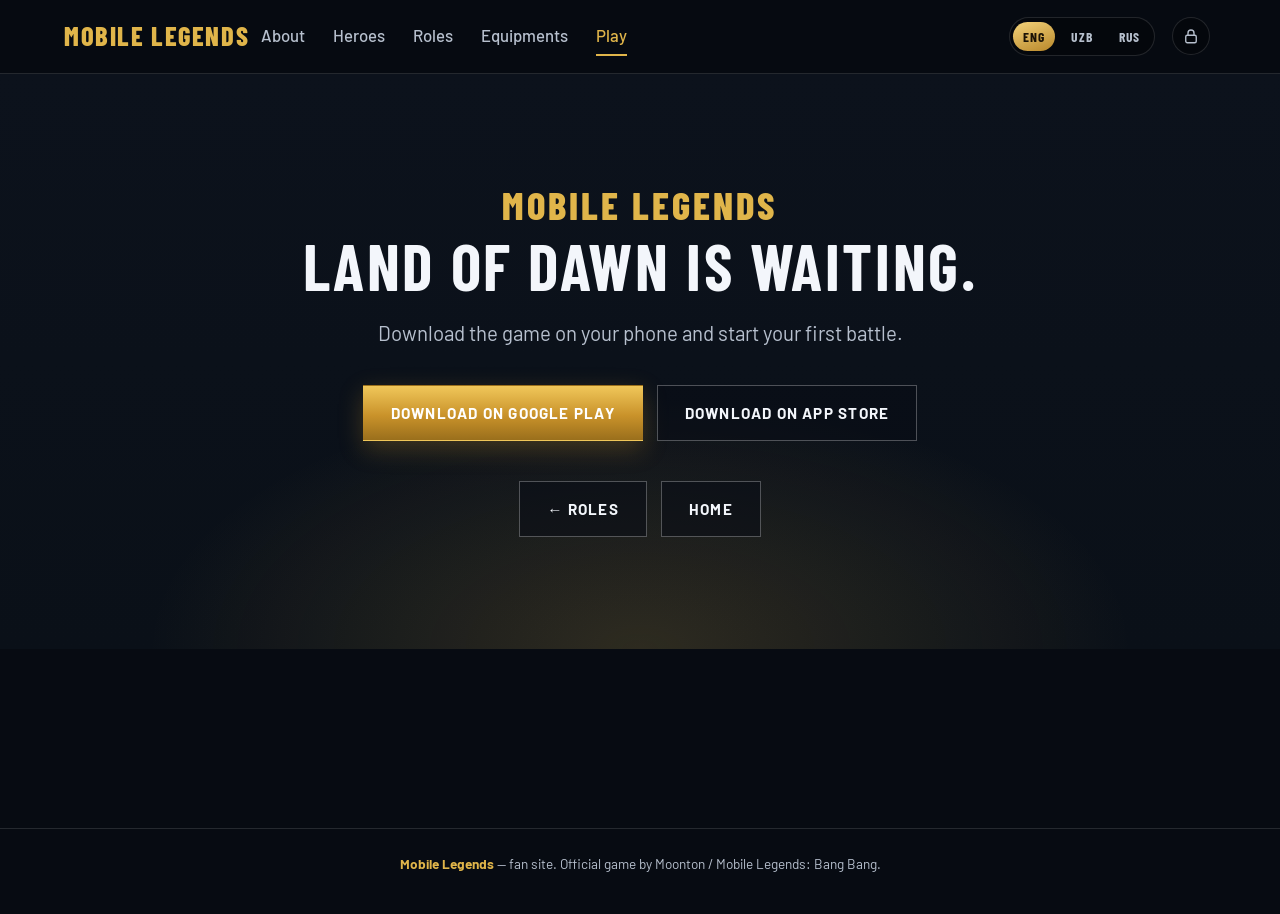
==== boshlash.html @ d1e8678b "Add Mobile Legends fan site with admin panel." ====
<!DOCTYPE html>
<html lang="en">
<head>
  <meta charset="UTF-8" />
  <meta name="viewport" content="width=device-width, initial-scale=1.0" />
  <title>Play — Mobile Legends</title>
  <link rel="preconnect" href="https://fonts.googleapis.com" />
  <link rel="preconnect" href="https://fonts.gstatic.com" crossorigin />
  <link href="https://fonts.googleapis.com/css2?family=Barlow+Condensed:wght@600;700;800&family=Barlow:wght@300;400;500;600;700&display=swap" rel="stylesheet" />
  <link rel="stylesheet" href="styles.css?v=admin-ico1" />
</head>
<body>
  <header class="site-header solid">
    <a class="logo" href="index.html">Mobile Legends</a>
    <nav class="nav" id="mainNav">
      <a href="oyun.html" data-i18n="nav_about">About</a>
      <a href="qahramonlar.html" data-i18n="nav_heroes">Heroes</a>
      <a href="rollar.html" data-i18n="nav_roles">Roles</a>
      <a href="guide.html" data-i18n="nav_equip">Equipments</a>
      <a class="is-active" href="boshlash.html" data-i18n="nav_play">Play</a>
    </nav>
    <button class="menu-btn" type="button" id="menuBtn" aria-label="Menu" aria-expanded="false" aria-controls="mainNav">
      <span></span><span></span><span></span>
    </button>
  </header>

  <main class="page">
    <section class="section cta">
      <div class="section-inner cta-inner">
        <p class="brand-sm">Mobile Legends</p>
        <h2 data-i18n="play_title">Land of Dawn is waiting.</h2>
        <p class="section-lead" data-i18n="play_lead">Download the game on your phone and start your first battle.</p>
        <div class="cta-actions">
          <a class="btn btn-play" href="https://play.google.com/store/apps/details?id=com.mobile.legends" target="_blank" rel="noopener noreferrer" data-i18n="dl_google">Download on Google Play</a>
          <a class="btn btn-store" href="https://apps.apple.com/app/mobile-legends-bang-bang/id1160056295" target="_blank" rel="noopener noreferrer" data-i18n="dl_apple">Download on App Store</a>
        </div>
        <div class="page-nav">
          <a class="btn btn-store" href="rollar.html" data-i18n="back_roles">← Roles</a>
          <a class="btn btn-store" href="index.html" data-i18n="nav_home">Home</a>
        </div>
      </div>
    </section>
  </main>

  <footer class="site-footer">
    <p><span>Mobile Legends</span> — fan site. Official game by Moonton / Mobile Legends: Bang Bang.</p>
  </footer>
  <script src="script.js"></script>
  <script src="i18n.js?v=admin-ico1"></script>
</body>
</html>
---- styles.css ----
:root {
  --bg: #070b12;
  --bg-2: #0c121c;
  --ink: #f3f6fb;
  --muted: #b7c0ce;
  --gold: #e0b54a;
  --gold-2: #f3d27a;
  --gold-deep: #b8872a;
  --teal: #2ec4b6;
  --line: rgba(255, 255, 255, 0.12);
  --font-display: "Barlow Condensed", sans-serif;
  --font-body: "Barlow", sans-serif;
  --pad: clamp(1.5rem, 5vw, 4.5rem);
  --max: 1480px;
}

*,
*::before,
*::after {
  box-sizing: border-box;
  margin: 0;
  padding: 0;
}

html {
  scroll-behavior: smooth;
}

body {
  font-family: var(--font-body);
  color: var(--ink);
  background: var(--bg);
  overflow-x: hidden;
  line-height: 1.55;
}

a {
  color: inherit;
  text-decoration: none;
}

img {
  display: block;
  max-width: 100%;
}

/* Top nav — birinchi versiya */
.site-header {
  position: fixed;
  top: 0;
  left: 0;
  right: 0;
  z-index: 40;
  display: flex;
  align-items: center;
  justify-content: space-between;
  gap: 0.75rem;
  padding: 1rem var(--pad);
  background: linear-gradient(180deg, rgba(7, 11, 18, 0.95), rgba(7, 11, 18, 0));
  backdrop-filter: blur(6px);
}

.logo {
  font-family: var(--font-display);
  font-size: 1.65rem;
  font-weight: 800;
  letter-spacing: 0.06em;
  text-transform: uppercase;
  color: var(--gold);
}

.nav {
  display: flex;
  gap: 1.75rem;
  font-size: 1.05rem;
  font-weight: 500;
  color: var(--muted);
}

.nav a {
  cursor: pointer;
  padding: 0.35rem 0;
  border-bottom: 2px solid transparent;
  transition: color 0.2s ease, border-color 0.2s ease;
}

.nav a:hover,
.nav a.is-active {
  color: var(--gold);
  border-bottom-color: var(--gold);
}

.menu-btn {
  display: none;
  width: 42px;
  height: 42px;
  border: 1px solid var(--line);
  background: transparent;
  border-radius: 8px;
  flex-direction: column;
  justify-content: center;
  align-items: center;
  gap: 5px;
  cursor: pointer;
}

.menu-btn span {
  width: 18px;
  height: 2px;
  background: var(--ink);
}

.lang-switch {
  display: inline-flex;
  align-items: center;
  gap: 0.35rem;
  margin-left: auto;
  margin-right: 0.35rem;
  padding: 0.2rem;
  border: 1px solid var(--line);
  border-radius: 999px;
  background: rgba(0, 0, 0, 0.25);
  flex-shrink: 0;
}

.lang-switch-label {
  display: none;
}

.lang-btn {
  appearance: none;
  border: 0;
  background: transparent;
  color: var(--muted);
  font-family: var(--font-display);
  font-size: 0.85rem;
  font-weight: 700;
  letter-spacing: 0.06em;
  padding: 0.4rem 0.65rem;
  border-radius: 999px;
  cursor: pointer;
  transition: color 0.15s ease, background 0.15s ease;
}

.lang-btn:hover {
  color: var(--ink);
}

.lang-btn.is-active {
  color: #1a1206;
  background: linear-gradient(160deg, var(--gold-2), var(--gold-deep));
}

.admin-entry {
  display: inline-flex;
  align-items: center;
  justify-content: center;
  width: 38px;
  height: 38px;
  margin-right: 0.35rem;
  flex-shrink: 0;
  border: 1px solid var(--line);
  border-radius: 999px;
  background: rgba(0, 0, 0, 0.25);
  color: var(--muted);
  transition: color 0.15s ease, border-color 0.15s ease, background 0.15s ease;
}

.admin-entry:hover,
.admin-entry:focus-visible {
  color: var(--gold);
  border-color: rgba(224, 181, 74, 0.55);
  background: rgba(224, 181, 74, 0.1);
}

.admin-entry svg {
  display: block;
}

.site-header.solid {
  background: rgba(7, 11, 18, 0.96);
  border-bottom: 1px solid var(--line);
}

.page {
  padding-top: 4.5rem;
  min-height: calc(100svh - 4.5rem);
}

.page-nav {
  display: flex;
  flex-wrap: wrap;
  gap: 0.85rem;
  margin-top: 2.5rem;
}

.home-links {
  display: flex;
  flex-wrap: wrap;
  gap: 1.15rem;
  margin-top: 2.25rem;
}

.home-links a {
  font-size: 1.05rem;
  font-weight: 600;
  letter-spacing: 0.06em;
  text-transform: uppercase;
  color: var(--muted);
  border-bottom: 1px solid rgba(224, 181, 74, 0.35);
  padding-bottom: 0.2rem;
}

.home-links a:hover {
  color: var(--gold);
}

@media (max-width: 720px) {
  .menu-btn {
    display: flex;
  }

  .lang-btn {
    font-size: 0.75rem;
    padding: 0.35rem 0.5rem;
  }

  .nav {
    display: none;
    position: absolute;
    top: 100%;
    left: 0;
    right: 0;
    flex-direction: column;
    gap: 0;
    padding: 0.5rem 0 1rem;
    background: rgba(7, 11, 18, 0.97);
    border-bottom: 1px solid var(--line);
  }

  .site-header.nav-open .nav {
    display: flex;
  }

  .nav a {
    padding: 0.9rem var(--pad);
    border-bottom: 1px solid var(--line);
  }

  .nav a.is-active {
    border-bottom-color: var(--line);
    background: rgba(224, 181, 74, 0.08);
  }
}

/* Hero stage — two columns, no empty middle */
.stage {
  position: relative;
  min-height: 100svh;
  display: grid;
  grid-template-columns: minmax(0, 1.05fr) minmax(0, 1.1fr);
  align-items: stretch;
  overflow: hidden;
  background: #060a11;
  padding-top: 4.25rem;
}

.stage-left {
  display: flex;
  align-items: center;
  background:
    radial-gradient(ellipse 80% 70% at 20% 40%, rgba(224, 181, 74, 0.08), transparent 55%),
    #060a11;
  z-index: 2;
}

.stage-right {
  position: relative;
  min-height: 100%;
  overflow: hidden;
  background: #0a1018;
}

.stage-right::before {
  content: "";
  position: absolute;
  inset: 0;
  z-index: 2;
  pointer-events: none;
  background: linear-gradient(90deg, #060a11 0%, transparent 18%);
}

.poster,
.poster-wrap .poster {
  width: 100%;
  height: 100%;
  object-fit: cover;
  object-position: center top;
  transform-origin: 55% 35%;
  will-change: transform, filter;
  animation: posterKenBurns 18s ease-in-out infinite alternate;
}

.poster-wrap {
  position: absolute;
  inset: 0;
}

.poster-glow {
  position: absolute;
  inset: -10%;
  pointer-events: none;
  z-index: 1;
  background:
    radial-gradient(circle at 45% 40%, rgba(255, 140, 40, 0.22), transparent 42%),
    radial-gradient(circle at 70% 70%, rgba(80, 140, 255, 0.18), transparent 45%);
  animation: glowPulse 5s ease-in-out infinite alternate;
  mix-blend-mode: screen;
}

.poster-shine {
  position: absolute;
  top: -20%;
  left: -40%;
  width: 45%;
  height: 140%;
  pointer-events: none;
  z-index: 1;
  background: linear-gradient(
    105deg,
    transparent 35%,
    rgba(255, 255, 255, 0.08) 48%,
    rgba(255, 220, 140, 0.14) 50%,
    rgba(255, 255, 255, 0.06) 52%,
    transparent 65%
  );
  animation: shineSweep 7s ease-in-out infinite;
}

.fx-embers {
  position: absolute;
  inset: 0;
  pointer-events: none;
  z-index: 1;
  overflow: hidden;
}

.fx-embers span {
  position: absolute;
  bottom: -8%;
  width: 5px;
  height: 5px;
  border-radius: 50%;
  background: radial-gradient(circle, #ffe29a, #e0b54a 50%, transparent 70%);
  box-shadow: 0 0 10px rgba(224, 181, 74, 0.7);
  opacity: 0;
  animation: emberRise 7s linear infinite;
}

.fx-embers span:nth-child(1) { left: 18%; animation-delay: 0s; animation-duration: 6.5s; }
.fx-embers span:nth-child(2) { left: 32%; width: 4px; height: 4px; animation-delay: 1.2s; animation-duration: 8s; }
.fx-embers span:nth-child(3) { left: 48%; animation-delay: 2.1s; animation-duration: 7.2s; }
.fx-embers span:nth-child(4) { left: 62%; width: 6px; height: 6px; animation-delay: 0.6s; animation-duration: 9s; }
.fx-embers span:nth-child(5) { left: 74%; animation-delay: 3.4s; animation-duration: 6.8s; }
.fx-embers span:nth-child(6) { left: 84%; width: 3px; height: 3px; animation-delay: 4.2s; animation-duration: 7.5s; }
.fx-embers span:nth-child(7) { left: 40%; animation-delay: 5s; animation-duration: 8.4s; }
.fx-embers span:nth-child(8) { left: 56%; width: 4px; height: 4px; animation-delay: 2.8s; animation-duration: 6.2s; }

.stage-bg,
.stage-shade,
.stage-vignette {
  display: none;
}

.copy {
  position: relative;
  z-index: 3;
  width: 100%;
  max-width: 720px;
  padding: clamp(2.5rem, 5vw, 4.5rem) clamp(1.5rem, 4vw, 3.5rem);
  animation: rise 0.9s ease-out both;
}

.eyebrow {
  font-size: clamp(1rem, 1.5vw, 1.2rem);
  font-weight: 600;
  letter-spacing: 0.28em;
  text-transform: uppercase;
  color: rgba(243, 246, 251, 0.85);
  margin-bottom: 1rem;
}

.title {
  font-family: var(--font-display);
  font-weight: 800;
  line-height: 0.88;
  text-transform: uppercase;
  font-size: clamp(4.6rem, 9.5vw, 7.8rem);
  letter-spacing: 0.02em;
}

.title-gold {
  display: block;
  background: linear-gradient(180deg, #fff1b8 0%, #f0c75a 28%, #c9922a 72%, #8a6418 100%);
  -webkit-background-clip: text;
  background-clip: text;
  color: transparent;
  filter: drop-shadow(0 2px 0 rgba(0, 0, 0, 0.35));
}

.title-silver {
  display: block;
  background: linear-gradient(180deg, #ffffff 0%, #dce3ee 40%, #9aa6b8 100%);
  -webkit-background-clip: text;
  background-clip: text;
  color: transparent;
  filter: drop-shadow(0 2px 0 rgba(0, 0, 0, 0.35));
}

.bang {
  display: flex;
  align-items: center;
  gap: 0.85rem;
  margin-top: 0.7rem;
  font-size: clamp(1.05rem, 1.6vw, 1.3rem);
  font-weight: 500;
  letter-spacing: 0.22em;
  text-transform: uppercase;
  color: rgba(243, 246, 251, 0.9);
}

.bang span {
  display: block;
  width: 56px;
  height: 2px;
  background: linear-gradient(90deg, transparent, var(--gold), transparent);
}

.lead {
  margin-top: 1.6rem;
  max-width: 38rem;
  color: var(--muted);
  font-size: clamp(1.15rem, 1.8vw, 1.4rem);
  font-weight: 400;
  line-height: 1.55;
}

.lead em {
  font-style: normal;
  font-weight: 600;
  color: var(--gold);
}

.actions,
.cta-actions {
  display: flex;
  flex-wrap: wrap;
  gap: 0.85rem;
  margin-top: 1.75rem;
}

.btn {
  display: inline-flex;
  align-items: center;
  justify-content: center;
  gap: 0.55rem;
  min-height: 56px;
  padding: 0.9rem 1.7rem;
  font-family: var(--font-body);
  font-size: 0.95rem;
  font-weight: 700;
  letter-spacing: 0.08em;
  text-transform: uppercase;
  border: 1px solid transparent;
  transition: transform 0.2s ease, filter 0.2s ease, border-color 0.2s ease;
}

.btn:hover {
  transform: translateY(-2px);
}

.btn-play {
  color: #fff;
  background: linear-gradient(180deg, #f0c75a, #c9922a 55%, #9a6f1c);
  box-shadow: 0 8px 24px rgba(201, 146, 42, 0.28);
}

.btn-play span {
  font-size: 1.25rem;
  line-height: 1;
}

.btn-store {
  color: var(--ink);
  border-color: rgba(255, 255, 255, 0.28);
  background: rgba(8, 12, 20, 0.55);
}

.btn-store:hover {
  border-color: rgba(240, 199, 90, 0.55);
}

/* Sections */
.section {
  padding: clamp(4rem, 10vw, 7rem) var(--pad);
  position: relative;
}

.section-inner {
  max-width: var(--max);
  margin: 0 auto;
}

.section-eyebrow {
  font-size: 0.95rem;
  font-weight: 600;
  letter-spacing: 0.18em;
  text-transform: uppercase;
  color: var(--teal);
  margin-bottom: 0.85rem;
}

.section h2 {
  font-family: var(--font-display);
  font-size: clamp(2.6rem, 5.5vw, 4rem);
  letter-spacing: 0.04em;
  line-height: 1;
  max-width: 18ch;
  font-weight: 700;
  text-transform: uppercase;
}

.section-lead {
  margin-top: 1.15rem;
  max-width: 48rem;
  color: var(--muted);
  font-weight: 400;
  font-size: clamp(1.12rem, 1.6vw, 1.35rem);
  line-height: 1.6;
}

.about {
  background: linear-gradient(180deg, transparent, rgba(12, 18, 28, 0.9)), var(--bg);
}

.traits {
  list-style: none;
  display: grid;
  grid-template-columns: repeat(3, 1fr);
  gap: 2rem;
  margin-top: 3rem;
  padding-top: 2rem;
  border-top: 1px solid var(--line);
}

.traits strong {
  display: block;
  font-size: 1.05rem;
  margin-bottom: 0.4rem;
  color: var(--gold);
}

.traits span {
  color: var(--muted);
  font-size: 0.95rem;
  font-weight: 300;
}

.heroes {
  background:
    radial-gradient(ellipse 60% 40% at 100% 0%, rgba(46, 196, 182, 0.08), transparent),
    var(--bg-2);
}

.hero-strip {
  display: grid;
  grid-template-columns: repeat(3, 1fr);
  gap: 0;
  margin-top: 3rem;
  border-top: 1px solid var(--line);
}

.hero-chip {
  padding: 1.75rem 1.25rem 1.75rem 0;
  border-bottom: 1px solid var(--line);
  opacity: 0;
  transform: translateY(18px);
  transition: opacity 0.6s ease, transform 0.6s ease;
}

.hero-chip:nth-child(odd) {
  padding-right: 1.75rem;
  border-right: 1px solid var(--line);
}

.hero-chip:nth-child(even) {
  padding-left: 1.75rem;
}

.hero-chip:nth-child(3n) {
  border-right: none;
}

.hero-chip.is-visible {
  opacity: 1;
  transform: none;
}

.chip-img {
  width: 100%;
  aspect-ratio: 1;
  object-fit: cover;
  object-position: top center;
  margin-bottom: 1rem;
  background: #0a1018;
}

.chip-role {
  display: block;
  font-size: 0.75rem;
  letter-spacing: 0.14em;
  text-transform: uppercase;
  color: var(--teal);
  margin-bottom: 0.5rem;
}

.hero-chip h3 {
  font-family: var(--font-display);
  font-size: 1.85rem;
  letter-spacing: 0.06em;
  font-weight: 700;
  text-transform: uppercase;
  margin-bottom: 0.4rem;
}

.hero-chip p {
  color: var(--muted);
  font-size: 0.95rem;
  font-weight: 300;
}

.roles {
  background: var(--bg);
}

.role-list {
  list-style: none;
  margin-top: 3rem;
  border-top: 1px solid var(--line);
}

.role-list li {
  display: grid;
  grid-template-columns: 4.5rem 1fr;
  gap: 1.5rem;
  align-items: baseline;
  padding: 1.5rem 0;
  border-bottom: 1px solid var(--line);
  opacity: 0;
  transform: translateX(-12px);
  transition: opacity 0.55s ease, transform 0.55s ease;
}

.role-list li.is-visible {
  opacity: 1;
  transform: none;
}

.role-num {
  font-family: var(--font-display);
  font-size: 1.5rem;
  letter-spacing: 0.06em;
  color: var(--gold);
}

.role-list h3 {
  font-size: 1.15rem;
  font-weight: 600;
  margin-bottom: 0.25rem;
}

.role-list p {
  color: var(--muted);
  font-weight: 300;
  font-size: 0.95rem;
}

.cta {
  background:
    radial-gradient(ellipse 70% 80% at 50% 100%, rgba(232, 184, 74, 0.16), transparent 55%),
    linear-gradient(180deg, var(--bg-2), #0a1018);
  text-align: center;
}

.cta-inner {
  display: flex;
  flex-direction: column;
  align-items: center;
}

.brand-sm {
  font-family: var(--font-display);
  font-size: clamp(1.6rem, 4vw, 2.4rem);
  font-weight: 800;
  letter-spacing: 0.08em;
  text-transform: uppercase;
  color: var(--gold);
  line-height: 1.1;
}

.cta h2 {
  max-width: none;
  margin-top: 0.5rem;
}

.cta .section-lead {
  margin-inline: auto;
  margin-bottom: 0.5rem;
}

.cta-actions {
  justify-content: center;
}

.site-footer {
  padding: 1.5rem var(--pad) 2.5rem;
  text-align: center;
  color: var(--muted);
  font-size: 0.85rem;
  border-top: 1px solid var(--line);
}

.site-footer span {
  color: var(--gold);
  font-weight: 700;
}

@keyframes rise {
  from {
    opacity: 0;
    transform: translateY(18px);
  }
  to {
    opacity: 1;
    transform: none;
  }
}

@keyframes posterKenBurns {
  0% {
    transform: scale(1.05) translate3d(0, 0, 0);
    filter: brightness(1) saturate(1.05);
  }
  50% {
    transform: scale(1.14) translate3d(-2.5%, -1.5%, 0);
    filter: brightness(1.08) saturate(1.15);
  }
  100% {
    transform: scale(1.1) translate3d(-4%, 1%, 0);
    filter: brightness(1.03) saturate(1.1);
  }
}

@keyframes glowPulse {
  from { opacity: 0.45; transform: scale(1); }
  to { opacity: 0.9; transform: scale(1.08); }
}

@keyframes shineSweep {
  0%, 25% { transform: translateX(0) skewX(-12deg); opacity: 0; }
  40% { opacity: 1; }
  70%, 100% { transform: translateX(280%) skewX(-12deg); opacity: 0; }
}

@keyframes emberRise {
  0% {
    transform: translate3d(0, 0, 0) scale(0.6);
    opacity: 0;
  }
  12% { opacity: 0.9; }
  100% {
    transform: translate3d(-30px, -110vh, 0) scale(1.2);
    opacity: 0;
  }
}

@media (max-width: 980px) {
  .stage {
    grid-template-columns: 1fr;
    min-height: auto;
  }

  .stage-right {
    min-height: 48vh;
    order: -1;
  }

  .stage-right::before {
    background: linear-gradient(180deg, transparent 40%, #060a11 100%);
  }

  .copy {
    max-width: 100%;
    padding-bottom: 3rem;
  }

  .traits,
  .hero-strip {
    grid-template-columns: 1fr;
  }

  .hero-chip,
  .hero-chip:nth-child(odd),
  .hero-chip:nth-child(even) {
    padding: 1.5rem 0;
    border-right: none;
  }
}

@media (prefers-reduced-motion: reduce) {
  .poster,
  .poster-glow,
  .poster-shine,
  .fx-embers span {
    animation: none !important;
  }
}

@media (max-width: 640px) {
  .title {
    font-size: clamp(3.4rem, 18vw, 5rem);
  }

  .actions {
    flex-direction: column;
    align-items: stretch;
  }

  .btn {
    width: 100%;
  }
}

.page .hero-chip,
.page .role-list li {
  opacity: 1;
  transform: none;
}

/* ===== About the Game page ===== */
.about-page {
  background:
    radial-gradient(ellipse 80% 40% at 50% 0%, rgba(90, 60, 180, 0.18), transparent 55%),
    var(--bg);
}

.about-page h1 {
  font-family: var(--font-display);
  font-size: clamp(3.2rem, 7.5vw, 5.2rem);
  font-weight: 800;
  text-transform: uppercase;
  letter-spacing: 0.03em;
  line-height: 1;
  max-width: 20ch;
}

.about-page .section-lead.wide {
  max-width: 60rem;
  font-size: clamp(1.25rem, 2vw, 1.55rem);
  line-height: 1.65;
}

.about-block {
  padding: clamp(3.25rem, 8vw, 5.75rem) var(--pad);
  border-bottom: 1px solid var(--line);
}

.about-page .section-inner {
  max-width: min(var(--max), 96vw);
}

.about-page .section-eyebrow {
  font-size: 1.05rem;
}

.about-page h2 {
  font-size: clamp(2.4rem, 5vw, 3.6rem);
}

.about-block:nth-child(even) {
  background: rgba(12, 18, 28, 0.55);
}

.about-hero-row {
  display: grid;
  grid-template-columns: 1.1fr 0.9fr;
  gap: 1.5rem;
  margin-top: 2rem;
  align-items: end;
}

.fact-grid {
  list-style: none;
  display: grid;
  grid-template-columns: 1fr 1fr;
  gap: 0.85rem;
}

.fact-grid li {
  padding: 1.2rem 1.15rem;
  border: 1px solid var(--line);
  border-radius: 10px;
  background: rgba(255, 255, 255, 0.03);
}

.fact-grid span {
  display: block;
  font-size: 0.88rem;
  letter-spacing: 0.1em;
  text-transform: uppercase;
  color: var(--muted);
  margin-bottom: 0.4rem;
}

.fact-grid strong {
  color: var(--gold);
  font-size: 1.25rem;
}

.about-cast {
  display: grid;
  grid-template-columns: repeat(3, 1fr);
  gap: 0.75rem;
  align-items: stretch;
}

.about-cast-card {
  margin: 0;
  min-height: 240px;
  aspect-ratio: 3/4;
  border-radius: 12px;
  border: 1px solid rgba(224, 181, 74, 0.35);
  background: #0a1018;
  overflow: hidden;
  box-shadow:
    inset 0 0 0 1px rgba(255, 255, 255, 0.04),
    0 8px 24px rgba(0, 0, 0, 0.35);
}

.about-cast-card img {
  width: 100%;
  height: 100%;
  object-fit: cover;
  object-position: center 12%;
  display: block;
}

.how-list {
  list-style: none;
  margin-top: 2rem;
  display: grid;
  gap: 0.85rem;
}

.how-list li {
  display: grid;
  grid-template-columns: 3.4rem 1fr;
  gap: 1.15rem;
  align-items: start;
  padding: 1.2rem 0;
  border-bottom: 1px solid var(--line);
}

.how-num {
  width: 3rem;
  height: 3rem;
  display: grid;
  place-items: center;
  border-radius: 50%;
  font-family: var(--font-display);
  font-size: 1.4rem;
  font-weight: 800;
  color: #1a1206;
  background: linear-gradient(160deg, var(--gold-2), var(--gold-deep));
}

.how-list h3 {
  font-size: 1.45rem;
  margin-bottom: 0.35rem;
}

.how-list p {
  color: var(--muted);
  font-size: 1.2rem;
  line-height: 1.6;
}

.map-layout {
  display: grid;
  grid-template-columns: 1.1fr 1fr;
  gap: 1.5rem;
  margin-top: 2rem;
  align-items: start;
}

.map-visual {
  position: relative;
  aspect-ratio: 1.15;
  border-radius: 14px;
  border: 1px solid var(--line);
  background:
    radial-gradient(circle at 20% 50%, rgba(46, 196, 182, 0.15), transparent 35%),
    radial-gradient(circle at 80% 50%, rgba(224, 181, 74, 0.12), transparent 35%),
    linear-gradient(160deg, #10182a, #0a1018);
  overflow: hidden;
}

.map-visual .lane {
  position: absolute;
  left: 12%;
  right: 12%;
  height: 10%;
  border-radius: 999px;
  background: rgba(90, 140, 255, 0.18);
  border: 1px solid rgba(120, 160, 255, 0.25);
}

.map-visual .lane.top { top: 18%; transform: rotate(-12deg); }
.map-visual .lane.mid { top: 45%; }
.map-visual .lane.bot { bottom: 18%; transform: rotate(12deg); }

.map-visual .base {
  position: absolute;
  top: 42%;
  width: 14%;
  aspect-ratio: 1;
  border-radius: 8px;
  display: grid;
  place-items: center;
  font-size: 0.65rem;
  font-weight: 700;
  letter-spacing: 0.04em;
  text-transform: uppercase;
}

.map-visual .base.left {
  left: 4%;
  background: rgba(46, 196, 182, 0.35);
  border: 1px solid rgba(46, 196, 182, 0.6);
}

.map-visual .base.right {
  right: 4%;
  background: rgba(224, 181, 74, 0.3);
  border: 1px solid rgba(224, 181, 74, 0.55);
}

.map-visual .obj {
  position: absolute;
  padding: 0.25rem 0.5rem;
  border-radius: 999px;
  font-size: 0.65rem;
  font-weight: 700;
  text-transform: uppercase;
  letter-spacing: 0.04em;
}

.map-visual .turtle {
  top: 28%;
  left: 46%;
  background: rgba(80, 200, 120, 0.35);
}

.map-visual .lord {
  bottom: 28%;
  left: 46%;
  background: rgba(180, 90, 255, 0.35);
}

.map-visual .tag {
  position: absolute;
  width: 22px;
  height: 22px;
  border-radius: 50%;
  display: grid;
  place-items: center;
  font-size: 0.7rem;
  font-weight: 800;
  background: var(--gold);
  color: #1a1206;
}

.tag.t1 { left: 7%; top: 40%; }
.tag.t2 { left: 28%; top: 14%; }
.tag.t3 { left: 48%; top: 42%; }
.tag.t4 { left: 28%; bottom: 14%; }
.tag.t5 { left: 38%; top: 32%; }
.tag.t6 { left: 52%; top: 26%; }
.tag.t7 { left: 52%; bottom: 26%; }
.tag.t8 { left: 62%; top: 36%; }
.tag.t9 { right: 18%; top: 42%; }
.tag.t10 { right: 6%; top: 40%; }

.map-legend {
  list-style: none;
  display: grid;
  gap: 0.55rem;
}

.map-legend li {
  display: grid;
  grid-template-columns: 1.6rem 1fr;
  gap: 0.65rem;
  align-items: start;
}

.map-legend span {
  width: 1.4rem;
  height: 1.4rem;
  border-radius: 50%;
  display: grid;
  place-items: center;
  font-size: 0.72rem;
  font-weight: 800;
  background: rgba(224, 181, 74, 0.2);
  color: var(--gold);
}

.map-legend strong {
  display: block;
  font-size: 0.88rem;
}

.map-legend p {
  color: var(--muted);
  font-size: 0.8rem;
}

.mode-grid,
.role-grid,
.obj-grid {
  display: grid;
  grid-template-columns: repeat(2, minmax(0, 1fr));
  gap: 0.85rem;
  margin-top: 1.75rem;
}

.mode-grid article,
.role-grid article,
.obj-grid article {
  padding: 1.15rem;
  border: 1px solid var(--line);
  border-radius: 12px;
  background: rgba(255, 255, 255, 0.03);
}

.mode-grid h3,
.role-grid h3,
.obj-grid h3 {
  color: var(--gold);
  margin-bottom: 0.4rem;
  font-size: 1.25rem;
  font-size: 1.05rem;
}

.mode-grid p,
.role-grid p,
.obj-grid p {
  color: var(--muted);
  font-size: 1.08rem;
  line-height: 1.55;
}

.rank-track {
  display: flex;
  flex-wrap: wrap;
  gap: 0.65rem;
  margin-top: 1.5rem;
}

.rank-pill {
  appearance: none;
  font: inherit;
  color: inherit;
  cursor: pointer;
  min-width: 7.5rem;
  padding: 0.75rem 0.9rem 0.85rem;
  border-radius: 12px;
  border: 1px solid var(--line);
  background: rgba(255, 255, 255, 0.03);
  text-align: center;
  transition: border-color 0.2s ease, background 0.2s ease, transform 0.2s ease;
  display: grid;
  justify-items: center;
  gap: 0.25rem;
}

.rank-pill img {
  width: 72px;
  height: 84px;
  object-fit: contain;
  object-position: center bottom;
  display: block;
  overflow: visible;
  filter: drop-shadow(0 4px 10px rgba(0, 0, 0, 0.45));
  pointer-events: none;
}

.rank-pill {
  overflow: visible;
}

.rank-pill:hover {
  border-color: rgba(224, 181, 74, 0.45);
  transform: translateY(-2px);
}

.rank-pill strong {
  display: block;
  font-size: 0.95rem;
}

.rank-pill span {
  color: var(--muted);
  font-size: 0.8rem;
}

.rank-pill.mythic {
  border-color: rgba(224, 181, 74, 0.45);
  background: rgba(224, 181, 74, 0.08);
}

.rank-pill.is-active {
  border-color: var(--gold);
  background: rgba(224, 181, 74, 0.16);
  box-shadow: 0 0 0 1px rgba(224, 181, 74, 0.25);
}

.rank-hint {
  margin-top: 1.25rem;
  color: var(--muted);
  font-size: 1.05rem;
}

.rank-detail[hidden],
.rank-hint[hidden] {
  display: none !important;
}

.rank-detail {
  display: grid;
  grid-template-columns: 240px 1fr;
  gap: 1.75rem;
  align-items: center;
  margin-top: 1.5rem;
  padding: 1.5rem 1.35rem;
  border: 1px solid var(--line);
  border-radius: 14px;
  background: rgba(255, 255, 255, 0.03);
}

.rank-detail-img {
  width: 220px;
  height: 220px;
  object-fit: contain;
  object-position: center;
  background: transparent;
  border: none;
  border-radius: 0;
  padding: 0;
  filter: drop-shadow(0 10px 24px rgba(0, 0, 0, 0.55))
    drop-shadow(0 0 18px rgba(224, 181, 74, 0.18));
}

.rank-detail-tier {
  margin: 0 0 0.25rem !important;
  color: var(--teal) !important;
  font-size: 0.85rem !important;
  font-weight: 700;
  letter-spacing: 0.08em;
  text-transform: uppercase;
}

.rank-detail-body h3 {
  font-family: var(--font-display);
  font-size: clamp(1.8rem, 3vw, 2.4rem);
  letter-spacing: 0.04em;
  text-transform: uppercase;
  color: var(--gold);
  margin-bottom: 0.55rem;
}

.rank-detail-body > p {
  color: var(--muted);
  font-size: 1.05rem;
  line-height: 1.55;
  margin-bottom: 0.85rem;
}

.rank-facts {
  list-style: none;
  display: grid;
  gap: 0.45rem;
}

.rank-facts li {
  position: relative;
  padding-left: 1.1rem;
  color: var(--ink);
  font-size: 1rem;
  line-height: 1.4;
}

.rank-facts li::before {
  content: "";
  position: absolute;
  left: 0;
  top: 0.55em;
  width: 0.45rem;
  height: 0.45rem;
  border-radius: 50%;
  background: var(--gold);
}

@media (max-width: 700px) {
  .rank-detail {
    grid-template-columns: 1fr;
    justify-items: center;
    text-align: center;
  }

  .rank-facts li {
    text-align: left;
  }
}

.tips-list {
  list-style: none;
  margin-top: 1.75rem;
  display: grid;
  gap: 0.75rem;
}

.tips-list li {
  position: relative;
  padding: 0.95rem 1rem 0.95rem 2.6rem;
  border: 1px solid var(--line);
  border-radius: 10px;
  background: rgba(255, 255, 255, 0.03);
}

.tips-list li::before {
  content: "?";
  position: absolute;
  left: 0.9rem;
  top: 50%;
  transform: translateY(-50%);
  color: var(--gold);
  font-weight: 800;
}

.pop-heroes {
  display: grid;
  grid-template-columns: repeat(5, minmax(0, 1fr));
  gap: 0.85rem;
  margin-top: 1.75rem;
}

.pop-heroes article {
  border: 1px solid var(--line);
  border-radius: 12px;
  overflow: hidden;
  background: #0a1018;
}

.pop-heroes img {
  width: 100%;
  aspect-ratio: 3/4;
  object-fit: cover;
  object-position: top;
}

.pop-heroes h3 {
  padding: 0.65rem 0.5rem 0.8rem;
  text-align: center;
  font-size: 0.88rem;
  font-family: var(--font-display);
  letter-spacing: 0.04em;
  text-transform: uppercase;
}

.more-link {
  margin-top: 1.25rem;
}

.more-link a {
  color: var(--gold);
  font-weight: 700;
}

.about-cta {
  text-align: center;
  background:
    radial-gradient(ellipse 70% 80% at 50% 100%, rgba(120, 80, 220, 0.2), transparent 55%),
    linear-gradient(180deg, transparent, #0a1018);
}

.about-cta blockquote {
  font-family: var(--font-display);
  font-size: clamp(1.4rem, 3.5vw, 2rem);
  letter-spacing: 0.04em;
  text-transform: uppercase;
  max-width: 28ch;
  margin: 0 auto 1.75rem;
  color: var(--ink);
}

.world-stats {
  list-style: none;
  display: grid;
  grid-template-columns: repeat(4, minmax(0, 1fr));
  gap: 0.85rem;
  margin: 0 auto 1.5rem;
  max-width: 720px;
}

.world-stats li {
  padding: 0.9rem 0.5rem;
  border: 1px solid var(--line);
  border-radius: 10px;
}

.world-stats strong {
  display: block;
  color: var(--gold);
  font-size: 1.2rem;
}

.world-stats span {
  color: var(--muted);
  font-size: 0.78rem;
}

@media (max-width: 900px) {
  .about-hero-row,
  .map-layout {
    grid-template-columns: 1fr;
  }

  .pop-heroes {
    grid-template-columns: repeat(2, minmax(0, 1fr));
  }

  .world-stats {
    grid-template-columns: 1fr 1fr;
  }
}

@media (max-width: 640px) {
  .fact-grid,
  .mode-grid,
  .role-grid,
  .obj-grid {
    grid-template-columns: 1fr;
  }
}

.map-photo {
  margin: 0;
  border-radius: 14px;
  overflow: hidden;
  border: 1px solid var(--line);
  background: #0a1018;
}

.map-photo img {
  width: 100%;
  height: auto;
  display: block;
  object-fit: cover;
}

.map-annotate {
  position: relative;
  margin: 0;
  border-radius: 14px;
  overflow: hidden;
  border: 1px solid var(--line);
  background: #0a1018;
}

.map-annotate > img {
  width: 100%;
  height: auto;
  display: block;
}

.map-pins {
  list-style: none;
  position: absolute;
  inset: 0;
  margin: 0;
  padding: 0;
  pointer-events: none;
}

.map-pins li {
  position: absolute;
  transform: translate(-50%, -50%);
}

.map-pins span {
  display: grid;
  place-items: center;
  width: 28px;
  height: 28px;
  border-radius: 50%;
  font-size: 0.78rem;
  font-weight: 800;
  color: #1a1206;
  background: linear-gradient(160deg, #ffe29a, #e0b54a 55%, #b8872a);
  border: 2px solid #fff8e0;
  box-shadow: 0 2px 10px rgba(0, 0, 0, 0.55), 0 0 0 2px rgba(224, 181, 74, 0.35);
}

@media (max-width: 640px) {
  .map-pins span {
    width: 22px;
    height: 22px;
    font-size: 0.68rem;
  }
}

.hero-profiles {
  display: grid;
  gap: 1.5rem;
  margin-top: 2.5rem;
}

.hero-profile {
  display: grid;
  grid-template-columns: minmax(160px, 280px) 1fr;
  gap: 1.25rem;
  align-items: stretch;
  padding: 1rem;
  border: 1px solid var(--line);
  border-radius: 14px;
  background: rgba(255, 255, 255, 0.03);
}

.hero-profile img {
  width: 100%;
  aspect-ratio: 3/4;
  object-fit: cover;
  object-position: top center;
  border-radius: 10px;
  background: #0a1018;
}

.hero-profile-body {
  display: flex;
  flex-direction: column;
  justify-content: center;
  gap: 0.35rem;
}

.hero-profile h3 {
  font-family: var(--font-display);
  font-size: 2rem;
  letter-spacing: 0.04em;
  text-transform: uppercase;
  line-height: 1;
}

.hero-skin {
  color: var(--gold);
  font-size: 0.85rem;
  font-weight: 600;
}

.hero-profile-body > p:not(.hero-skin) {
  color: var(--muted);
  font-size: 0.95rem;
  margin: 0.35rem 0 0.5rem;
}

.hero-profile ul {
  list-style: none;
  display: grid;
  gap: 0.35rem;
}

.hero-profile li {
  font-size: 0.9rem;
  color: var(--muted);
}

.hero-profile li strong {
  color: var(--ink);
}

@media (max-width: 720px) {
  .hero-profile {
    grid-template-columns: 1fr;
  }

  .hero-profile img {
    max-height: 360px;
  }
}

/* ===== +127 Heroes roster ===== */
.heroes-more {
  margin: 2rem 0 0.5rem;
  display: flex;
  justify-content: center;
}

.heroes-more-btn {
  appearance: none;
  border: 1px solid rgba(224, 181, 74, 0.45);
  background:
    radial-gradient(circle at 30% 20%, rgba(224, 181, 74, 0.18), transparent 50%),
    rgba(255, 255, 255, 0.03);
  color: var(--ink);
  border-radius: 18px;
  padding: 1.15rem 1.75rem;
  min-width: min(100%, 420px);
  cursor: pointer;
  display: grid;
  justify-items: center;
  gap: 0.2rem;
  transition: transform 0.2s ease, border-color 0.2s ease, background 0.2s ease;
}

.heroes-more-btn:hover,
.heroes-more-btn.is-open {
  transform: translateY(-3px);
  border-color: var(--gold);
  background:
    radial-gradient(circle at 30% 20%, rgba(224, 181, 74, 0.28), transparent 55%),
    rgba(224, 181, 74, 0.08);
}

.heroes-more-plus {
  font-family: var(--font-display);
  font-size: 2.4rem;
  font-weight: 800;
  line-height: 1;
  color: var(--gold);
}

.heroes-more-label {
  font-family: var(--font-display);
  font-size: 1.8rem;
  font-weight: 800;
  letter-spacing: 0.06em;
  text-transform: uppercase;
}

.heroes-more-hint {
  color: var(--muted);
  font-size: 0.95rem;
}

.all-heroes-panel {
  margin-top: 1.75rem;
  padding: 1.5rem;
  border: 1px solid var(--line);
  border-radius: 16px;
  background: rgba(255, 255, 255, 0.03);
}

.all-heroes-panel[hidden] {
  display: none !important;
}

.all-heroes-head {
  display: flex;
  flex-wrap: wrap;
  gap: 1rem;
  justify-content: space-between;
  align-items: end;
  margin-bottom: 1.35rem;
}

.all-heroes-head h3 {
  font-family: var(--font-display);
  font-size: clamp(1.8rem, 3vw, 2.4rem);
  letter-spacing: 0.04em;
  text-transform: uppercase;
  color: var(--gold);
}

.all-heroes-grid {
  display: grid;
  grid-template-columns: repeat(auto-fill, minmax(200px, 1fr));
  gap: 0.95rem;
}

.all-hero-card {
  appearance: none;
  border: 1px solid var(--line);
  background: #0a1018;
  border-radius: 14px;
  padding: 0.75rem 0.7rem 0.9rem;
  color: var(--ink);
  text-align: left;
  cursor: pointer;
  overflow: hidden;
  transition: border-color 0.2s ease, transform 0.2s ease;
}

.all-hero-card:hover {
  border-color: rgba(224, 181, 74, 0.55);
  transform: translateY(-4px);
}

.all-hero-art {
  display: block;
  width: 100%;
  aspect-ratio: 1;
  border-radius: 12px;
  overflow: hidden;
  margin-bottom: 0.65rem;
  background:
    radial-gradient(circle at 50% 30%, rgba(224, 181, 74, 0.18), transparent 55%),
    linear-gradient(160deg, #152030, #0a1018 70%);
  border: 1px solid rgba(224, 181, 74, 0.25);
}

.all-hero-art img {
  width: 100%;
  height: 100%;
  object-fit: contain;
  object-position: center center;
  display: block;
  transform: none;
  animation: none;
  transition: transform 0.25s ease;
}

.all-hero-card:hover .all-hero-art img {
  transform: scale(1.05);
}

.all-hero-body {
  display: grid;
  gap: 0.35rem;
}

.all-hero-body .chip-role,
.all-hero-body small.chip-role {
  color: var(--teal);
  font-size: 0.72rem;
  font-weight: 700;
  letter-spacing: 0.08em;
  text-transform: uppercase;
}

.all-hero-body > strong {
  font-size: 1.15rem;
  font-weight: 700;
  font-family: var(--font-display);
  letter-spacing: 0.03em;
  text-transform: uppercase;
}

.all-hero-card .hero-meta,
#heroDetailMeta .hero-meta {
  list-style: none;
  display: grid;
  gap: 0.28rem;
  margin: 0;
  padding: 0;
}

.all-hero-card .hero-meta li,
#heroDetailMeta .hero-meta li {
  font-size: 0.86rem;
  color: var(--muted);
  line-height: 1.35;
}

.all-hero-card .hero-meta li strong,
#heroDetailMeta .hero-meta li strong {
  color: var(--ink);
  font-weight: 700;
}

#heroDetailMeta {
  margin: 0.55rem 0 0.35rem;
}

#heroDetailMeta .hero-meta li {
  font-size: 1rem;
}

@keyframes heroFloat {
  0%,
  100% {
    transform: scale(1.08) translate3d(0, 0, 0);
  }
  33% {
    transform: scale(1.14) translate3d(-3%, -2%, 0);
  }
  66% {
    transform: scale(1.12) translate3d(3%, 2%, 0);
  }
}

.hero-detail-modal[hidden] {
  display: none !important;
}

.hero-detail-modal {
  position: fixed;
  inset: 0;
  z-index: 90;
  display: grid;
  place-items: center;
  padding: 1rem;
}

.hero-detail-backdrop {
  position: absolute;
  inset: 0;
  background: rgba(0, 0, 0, 0.75);
}

.hero-detail-card {
  position: relative;
  z-index: 1;
  width: min(720px, 100%);
  max-height: min(88vh, 860px);
  overflow: hidden;
  display: flex;
  flex-direction: column;
  background: #10151f;
  border: 1px solid var(--line);
  border-radius: 16px;
  padding: 0;
  box-shadow: 0 24px 70px rgba(0, 0, 0, 0.5);
}

.hero-detail-body {
  overflow: auto;
  flex: 1;
  padding: 1.35rem 1.35rem 1.6rem;
  padding-top: 1.7rem;
}

.hero-detail-top {
  display: grid;
  grid-template-columns: 120px 1fr;
  gap: 1.1rem;
  align-items: start;
  padding-right: 2rem;
  margin-bottom: 1.2rem;
}

.hero-detail-top img {
  width: 120px;
  height: 120px;
  border-radius: 16px;
  object-fit: contain;
  object-position: center center;
  background: #0a1018;
  border: 2px solid rgba(224, 181, 74, 0.4);
  animation: none;
}

.hero-detail-top h3 {
  font-family: var(--font-display);
  font-size: 2.1rem;
  letter-spacing: 0.04em;
  text-transform: uppercase;
  margin: 0.3rem 0 0.45rem;
}

.hero-detail-top #heroDetailDes {
  color: var(--muted);
  font-size: 1.05rem;
  line-height: 1.5;
}

@media (max-width: 640px) {
  .hero-detail-top {
    grid-template-columns: 88px 1fr;
  }

  .hero-detail-top img {
    width: 88px;
    height: 88px;
  }

  .all-heroes-grid {
    grid-template-columns: repeat(auto-fill, minmax(140px, 1fr));
  }
}

@media (prefers-reduced-motion: reduce) {
  .all-hero-art img,
  .hero-detail-top img {
    animation: none !important;
  }
}

/* ===== Roles interactive page ===== */
.roles-page .section-eyebrow {
  font-size: 1rem;
}

.roles-page h2 {
  font-size: clamp(2.4rem, 5vw, 3.4rem);
}

.roles-page .section-lead {
  margin-bottom: 1.75rem;
  font-size: 1.15rem;
  line-height: 1.55;
  max-width: 42rem;
}

.lane-tabs {
  display: flex;
  flex-wrap: wrap;
  gap: 0.75rem;
  margin-bottom: 1.75rem;
}

.lane-tab {
  appearance: none;
  border: 1px solid var(--line);
  background: rgba(255, 255, 255, 0.03);
  color: var(--muted);
  font-family: var(--font-display);
  font-size: 1.05rem;
  font-weight: 700;
  letter-spacing: 0.05em;
  text-transform: uppercase;
  padding: 0.9rem 1.35rem;
  border-radius: 999px;
  cursor: pointer;
  transition: color 0.2s ease, border-color 0.2s ease, background 0.2s ease;
}

.lane-tab:hover {
  color: var(--ink);
  border-color: rgba(224, 181, 74, 0.45);
}

.lane-tab.is-active {
  color: #1a1206;
  background: linear-gradient(160deg, var(--gold-2), var(--gold-deep));
  border-color: transparent;
}

.lane-hint {
  color: var(--muted);
  font-size: 1.1rem;
  padding: 1.25rem 0;
}

.lane-panel {
  border: 1px solid var(--line);
  border-radius: 14px;
  padding: 1.5rem;
  background: rgba(255, 255, 255, 0.03);
}

.lane-panel-head h3 {
  font-family: var(--font-display);
  font-size: clamp(1.9rem, 3.5vw, 2.4rem);
  letter-spacing: 0.04em;
  text-transform: uppercase;
}

.lane-panel-head p {
  color: var(--muted);
  margin-top: 0.45rem;
  margin-bottom: 1.4rem;
  font-size: 1.08rem;
  line-height: 1.55;
}

.lane-heroes {
  display: grid;
  grid-template-columns: repeat(auto-fill, minmax(128px, 1fr));
  gap: 0.95rem;
}

.lane-hero {
  appearance: none;
  border: 1px solid var(--line);
  background: #0a1018;
  border-radius: 12px;
  padding: 0.85rem 0.5rem 0.95rem;
  cursor: pointer;
  color: var(--ink);
  font: inherit;
  text-align: center;
  transition: transform 0.2s ease, border-color 0.2s ease;
}

.lane-hero:hover {
  transform: translateY(-3px);
  border-color: rgba(224, 181, 74, 0.55);
}

.lane-hero img {
  width: 72px;
  height: 72px;
  border-radius: 50%;
  object-fit: cover;
  margin: 0 auto 0.55rem;
  background: #121820;
  border: 2px solid rgba(224, 181, 74, 0.35);
}

.lane-hero span {
  display: block;
  font-size: 1rem;
  font-weight: 700;
  line-height: 1.25;
}

.lane-hero small {
  display: block;
  margin-top: 0.3rem;
  color: var(--muted);
  font-size: 0.85rem;
}

.hero-modal[hidden],
.lane-panel[hidden],
.lane-hint[hidden] {
  display: none !important;
}

.hero-modal {
  position: fixed;
  inset: 0;
  z-index: 80;
  display: grid;
  place-items: center;
  padding: 1rem;
}

.hero-modal-backdrop {
  position: absolute;
  inset: 0;
  background: rgba(0, 0, 0, 0.72);
}

.hero-modal-card {
  position: relative;
  z-index: 1;
  width: min(680px, 100%);
  max-height: min(86vh, 820px);
  overflow: hidden;
  display: flex;
  flex-direction: column;
  background: #10151f;
  border: 1px solid var(--line);
  border-radius: 16px;
  padding: 0;
  box-shadow: 0 20px 60px rgba(0, 0, 0, 0.45);
}

.hero-modal-body {
  overflow: auto;
  flex: 1;
  padding: 1.4rem 1.4rem 1.6rem;
  padding-top: 1.7rem;
}

.hero-modal-close {
  position: absolute;
  top: 0.7rem;
  right: 0.7rem;
  z-index: 20;
  width: 44px;
  height: 44px;
  border: 2px solid rgba(224, 181, 74, 0.75);
  border-radius: 999px;
  background: linear-gradient(160deg, var(--gold-2), var(--gold-deep));
  color: #1a1206;
  font-size: 1.7rem;
  font-weight: 800;
  line-height: 1;
  cursor: pointer;
  display: inline-flex;
  align-items: center;
  justify-content: center;
  box-shadow: 0 8px 22px rgba(0, 0, 0, 0.45);
}

.hero-modal-close:hover {
  filter: brightness(1.08);
  transform: scale(1.05);
}

.hero-modal-dismiss {
  display: block;
  width: 100%;
  margin-top: 1.25rem;
  text-align: center;
}

.hero-modal-top {
  display: grid;
  grid-template-columns: 104px 1fr;
  gap: 1.1rem;
  align-items: start;
  padding-right: 2rem;
  margin-bottom: 1.25rem;
}

.hero-modal-top img {
  width: 104px;
  height: 104px;
  border-radius: 16px;
  object-fit: cover;
  border: 2px solid rgba(224, 181, 74, 0.4);
}

.hero-modal-top .chip-role {
  font-size: 0.9rem;
}

.hero-modal-top h3 {
  font-family: var(--font-display);
  font-size: 2.1rem;
  letter-spacing: 0.04em;
  text-transform: uppercase;
  margin: 0.3rem 0 0.5rem;
}

.hero-modal-top #modalDes {
  color: var(--muted);
  font-size: 1.05rem;
  line-height: 1.5;
}

.skills-title {
  font-size: 1rem;
  letter-spacing: 0.12em;
  text-transform: uppercase;
  color: var(--gold);
  margin-bottom: 0.95rem;
}

.skill-list {
  display: grid;
  gap: 0.85rem;
}

.skill-item {
  padding: 1rem;
  border: 1px solid var(--line);
  border-radius: 12px;
  background: rgba(255, 255, 255, 0.03);
}

.skill-head {
  display: grid;
  grid-template-columns: 52px 1fr;
  gap: 0.85rem;
  align-items: center;
  margin-bottom: 0.5rem;
}

.skill-head img {
  width: 52px;
  height: 52px;
  border-radius: 10px;
  object-fit: cover;
  background: #0a1018;
}

.skill-label {
  display: block;
  font-size: 0.85rem;
  letter-spacing: 0.1em;
  text-transform: uppercase;
  color: var(--teal);
}

.skill-head h5 {
  font-size: 1.15rem;
}

.skill-item > p {
  color: var(--muted);
  font-size: 1.02rem;
  line-height: 1.5;
  white-space: pre-line;
}

.skill-tips {
  margin-top: 0.5rem !important;
  color: var(--gold) !important;
  font-size: 0.98rem !important;
}

.skill-empty {
  color: var(--muted);
  font-size: 1.05rem;
}

@media (max-width: 640px) {
  .lane-tab {
    font-size: 0.95rem;
    padding: 0.8rem 1.1rem;
  }

  .lane-hero span {
    font-size: 0.95rem;
  }

  .hero-modal-top {
    grid-template-columns: 80px 1fr;
  }

  .hero-modal-top img {
    width: 80px;
    height: 80px;
  }

  .hero-modal-top h3 {
    font-size: 1.7rem;
  }
}

.gameplay-block {
  margin-top: 1.5rem;
  padding-top: 0.5rem;
  border-top: 1px solid var(--line);
}

.gameplay-lead {
  color: var(--muted);
  font-size: 1rem;
  margin: 0 0 0.85rem;
  line-height: 1.45;
}

.gameplay-frame-wrap {
  position: relative;
  width: 100%;
  aspect-ratio: 16 / 9;
  border-radius: 12px;
  overflow: hidden;
  border: 1px solid rgba(224, 181, 74, 0.3);
  background: #0a1018;
  margin-bottom: 0.9rem;
}

.gameplay-frame-wrap.is-loading::after {
  content: "Finding gameplay video…";
  position: absolute;
  inset: 0;
  display: grid;
  place-items: center;
  background: rgba(10, 16, 24, 0.88);
  color: var(--muted);
  font-size: 1rem;
  z-index: 2;
}

.gameplay-frame {
  position: absolute;
  inset: 0;
  width: 100%;
  height: 100%;
  border: 0;
}

.gameplay-actions {
  display: flex;
  flex-wrap: wrap;
  gap: 0.65rem;
}

.gameplay-actions .btn {
  min-height: 46px;
  font-size: 0.85rem;
}

.farm-list {
  display: grid;
  grid-template-columns: repeat(2, minmax(0, 1fr));
  gap: 0.85rem;
  margin-top: 1.75rem;
}

.farm-card {
  padding: 1.15rem;
  border: 1px solid var(--line);
  border-radius: 12px;
  background: rgba(255, 255, 255, 0.03);
}

.farm-card h3 {
  color: var(--gold);
  margin-bottom: 0.25rem;
  font-size: 1.05rem;
}

.farm-role {
  color: var(--teal) !important;
  font-size: 0.78rem !important;
  font-weight: 600;
  letter-spacing: 0.06em;
  text-transform: uppercase;
  margin-bottom: 0.45rem !important;
}

.farm-card p:last-child {
  color: var(--muted);
  font-size: 0.92rem;
}

@media (max-width: 640px) {
  .farm-list {
    grid-template-columns: 1fr;
  }
}

.item-filters {
  display: flex;
  flex-wrap: wrap;
  gap: 0.5rem;
  margin: 1.5rem 0 1.25rem;
}

.item-filters button {
  font-family: "Barlow Condensed", sans-serif;
  font-weight: 700;
  font-size: 0.95rem;
  letter-spacing: 0.04em;
  text-transform: uppercase;
  padding: 0.45rem 0.9rem;
  border: 1px solid var(--line);
  border-radius: 999px;
  background: transparent;
  color: var(--muted);
  cursor: pointer;
  transition: color 0.15s, border-color 0.15s, background 0.15s;
}

.item-filters button:hover {
  color: var(--text);
  border-color: rgba(212, 175, 55, 0.45);
}

.item-filters button.is-active {
  color: #0b0f16;
  background: var(--gold);
  border-color: var(--gold);
}

.items-grid {
  display: grid;
  grid-template-columns: repeat(auto-fill, minmax(280px, 1fr));
  gap: 0.85rem;
}

.item-card {
  display: grid;
  grid-template-columns: 64px 1fr;
  gap: 0.85rem;
  align-items: start;
  padding: 0.95rem;
  border: 1px solid var(--line);
  border-radius: 12px;
  background: rgba(255, 255, 255, 0.03);
}

.item-card img {
  width: 64px;
  height: 64px;
  border-radius: 12px;
  object-fit: cover;
  background: rgba(0, 0, 0, 0.35);
}

.item-cat {
  margin: 0 0 0.2rem !important;
  color: var(--teal) !important;
  font-size: 0.72rem !important;
  font-weight: 600;
  letter-spacing: 0.07em;
  text-transform: uppercase;
}

.item-card-body h3 {
  margin: 0 0 0.35rem;
  color: var(--gold);
  font-size: 1.05rem;
  line-height: 1.2;
}

.item-des {
  margin: 0;
  color: var(--muted);
  font-size: 0.86rem;
  line-height: 1.45;
  display: -webkit-box;
  -webkit-line-clamp: 4;
  -webkit-box-orient: vertical;
  overflow: hidden;
}

.item-empty {
  color: var(--muted);
  grid-column: 1 / -1;
}
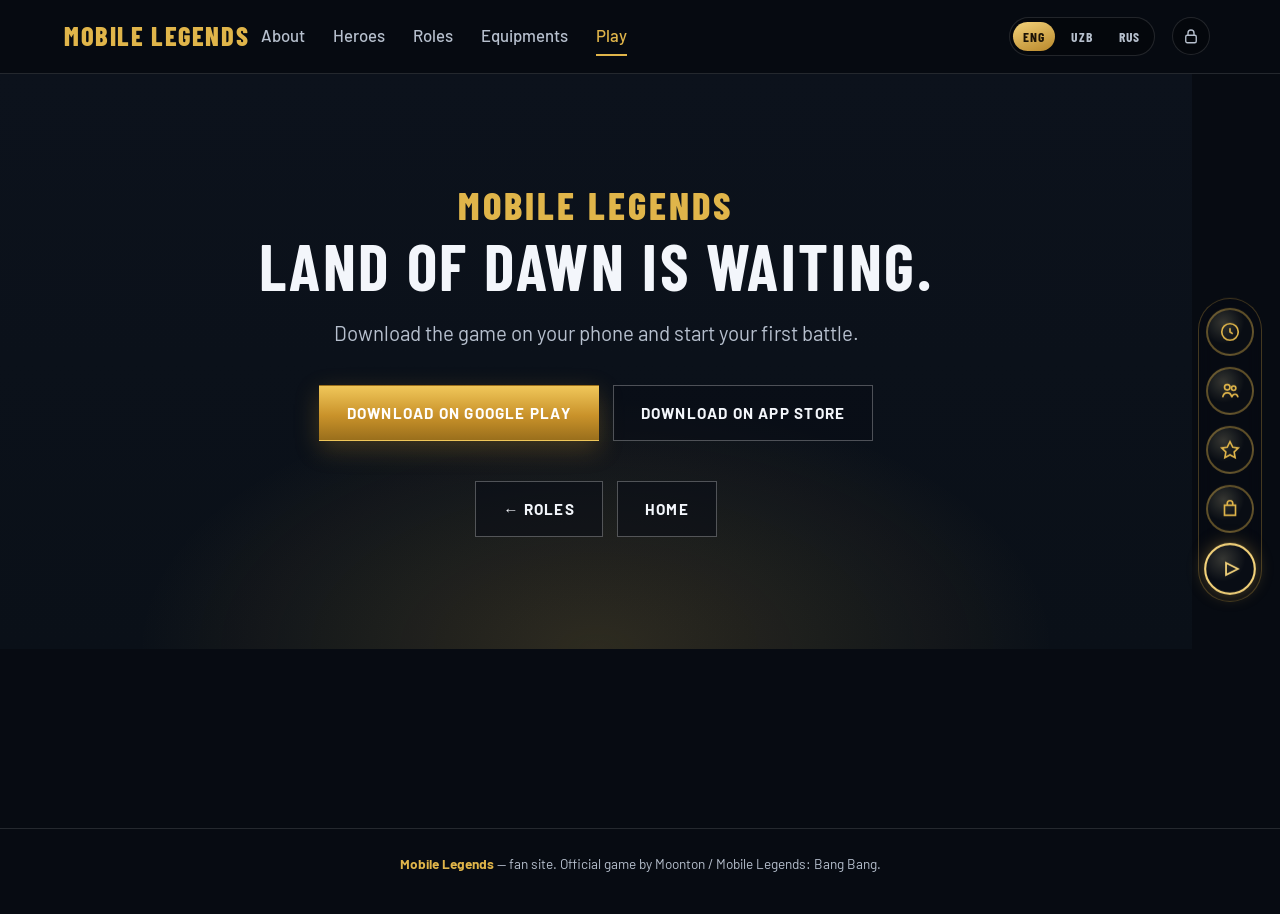
==== commit 53c9f10c: "Move page links to a side emblem rail instead of home cards." ====
--- a/boshlash.html
+++ b/boshlash.html
@@ -7,7 +7,7 @@
   <link rel="preconnect" href="https://fonts.googleapis.com" />
   <link rel="preconnect" href="https://fonts.gstatic.com" crossorigin />
   <link href="https://fonts.googleapis.com/css2?family=Barlow+Condensed:wght@600;700;800&family=Barlow:wght@300;400;500;600;700&display=swap" rel="stylesheet" />
-  <link rel="stylesheet" href="styles.css?v=admin-ico1" />
+  <link rel="stylesheet" href="styles.css?v=rail1" />
 </head>
 <body>
   <header class="site-header solid">
@@ -46,6 +46,6 @@
     <p><span>Mobile Legends</span> — fan site. Official game by Moonton / Mobile Legends: Bang Bang.</p>
   </footer>
   <script src="script.js"></script>
-  <script src="i18n.js?v=admin-ico1"></script>
+  <script src="i18n.js?v=rail1"></script>
 </body>
 </html>
--- a/styles.css
+++ b/styles.css
@@ -194,25 +194,67 @@
   margin-top: 2.5rem;
 }
 
-.home-links {
+.side-rail {
+  position: fixed;
+  right: 1.1rem;
+  top: 50%;
+  transform: translateY(-50%);
+  z-index: 36;
   display: flex;
-  flex-wrap: wrap;
-  gap: 1.15rem;
-  margin-top: 2.25rem;
-}
-
-.home-links a {
-  font-size: 1.05rem;
-  font-weight: 600;
-  letter-spacing: 0.06em;
-  text-transform: uppercase;
-  color: var(--muted);
-  border-bottom: 1px solid rgba(224, 181, 74, 0.35);
-  padding-bottom: 0.2rem;
-}
-
-.home-links a:hover {
+  flex-direction: column;
+  gap: 0.7rem;
+  padding: 0.55rem 0.45rem;
+  border: 1px solid rgba(224, 181, 74, 0.28);
+  border-radius: 999px;
+  background: rgba(7, 11, 18, 0.72);
+  backdrop-filter: blur(8px);
+}
+
+.side-rail a {
+  width: 48px;
+  height: 48px;
+  display: grid;
+  place-items: center;
+  border-radius: 50%;
+  border: 2px solid rgba(224, 181, 74, 0.4);
+  background:
+    radial-gradient(circle at 35% 30%, rgba(255, 241, 184, 0.18), transparent 50%),
+    rgba(10, 14, 22, 0.95);
   color: var(--gold);
+  transition: transform 0.15s ease, border-color 0.15s ease, box-shadow 0.15s ease;
+}
+
+.side-rail a:hover,
+.side-rail a.is-active {
+  transform: scale(1.08);
+  border-color: var(--gold-2);
+  box-shadow: 0 0 16px rgba(224, 181, 74, 0.35);
+  color: var(--gold-2);
+}
+
+.side-rail svg {
+  display: block;
+}
+
+.page {
+  padding-right: 5.5rem;
+}
+
+@media (max-width: 720px) {
+  .side-rail {
+    right: 0.45rem;
+    gap: 0.5rem;
+    padding: 0.4rem 0.32rem;
+  }
+
+  .side-rail a {
+    width: 42px;
+    height: 42px;
+  }
+
+  .page {
+    padding-right: 4.2rem;
+  }
 }
 
 @media (max-width: 720px) {
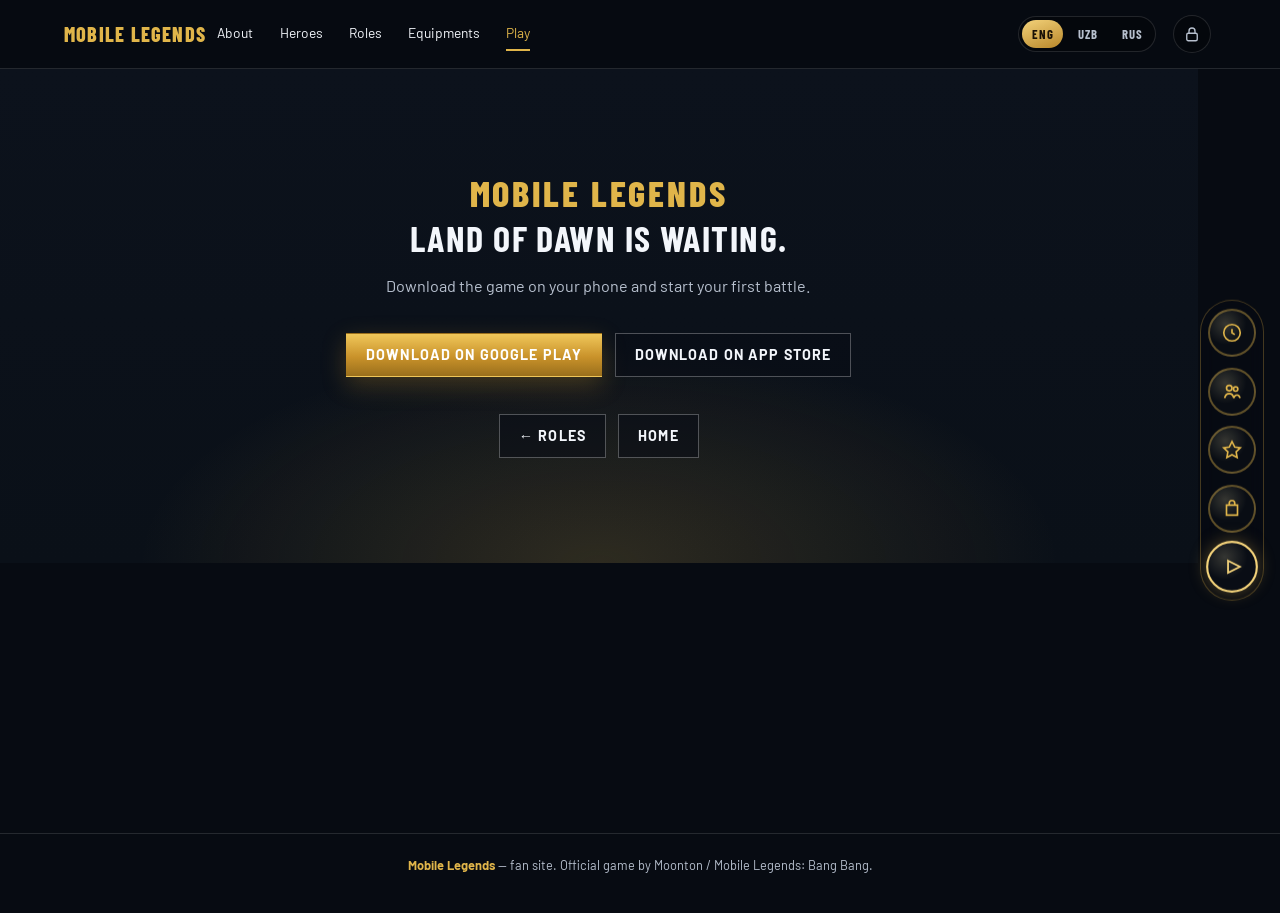
==== commit 552e2ed2: "Reduce font sizes on phone and desktop." ====
--- a/boshlash.html
+++ b/boshlash.html
@@ -7,7 +7,7 @@
   <link rel="preconnect" href="https://fonts.googleapis.com" />
   <link rel="preconnect" href="https://fonts.gstatic.com" crossorigin />
   <link href="https://fonts.googleapis.com/css2?family=Barlow+Condensed:wght@600;700;800&family=Barlow:wght@300;400;500;600;700&display=swap" rel="stylesheet" />
-  <link rel="stylesheet" href="styles.css?v=rail1" />
+  <link rel="stylesheet" href="styles.css?v=type1" />
 </head>
 <body>
   <header class="site-header solid">
--- a/styles.css
+++ b/styles.css
@@ -24,6 +24,7 @@
 
 html {
   scroll-behavior: smooth;
+  font-size: 15px;
 }
 
 body {
@@ -31,7 +32,8 @@
   color: var(--ink);
   background: var(--bg);
   overflow-x: hidden;
-  line-height: 1.55;
+  line-height: 1.5;
+  font-size: 0.95rem;
 }
 
 a {
@@ -62,7 +64,7 @@
 
 .logo {
   font-family: var(--font-display);
-  font-size: 1.65rem;
+  font-size: 1.35rem;
   font-weight: 800;
   letter-spacing: 0.06em;
   text-transform: uppercase;
@@ -72,9 +74,7 @@
 .nav {
   display: flex;
   gap: 1.75rem;
-  font-size: 1.05rem;
-  font-weight: 500;
-  color: var(--muted);
+  font-size: 0.92rem;
 }
 
 .nav a {
@@ -424,7 +424,7 @@
 }
 
 .eyebrow {
-  font-size: clamp(1rem, 1.5vw, 1.2rem);
+  font-size: clamp(0.82rem, 1.2vw, 0.95rem);
   font-weight: 600;
   letter-spacing: 0.28em;
   text-transform: uppercase;
@@ -437,7 +437,7 @@
   font-weight: 800;
   line-height: 0.88;
   text-transform: uppercase;
-  font-size: clamp(4.6rem, 9.5vw, 7.8rem);
+  font-size: clamp(2.4rem, 5.2vw, 4rem);
   letter-spacing: 0.02em;
 }
 
@@ -464,7 +464,7 @@
   align-items: center;
   gap: 0.85rem;
   margin-top: 0.7rem;
-  font-size: clamp(1.05rem, 1.6vw, 1.3rem);
+  font-size: clamp(0.85rem, 1.2vw, 1.05rem);
   font-weight: 500;
   letter-spacing: 0.22em;
   text-transform: uppercase;
@@ -482,7 +482,7 @@
   margin-top: 1.6rem;
   max-width: 38rem;
   color: var(--muted);
-  font-size: clamp(1.15rem, 1.8vw, 1.4rem);
+  font-size: clamp(0.92rem, 1.3vw, 1.08rem);
   font-weight: 400;
   line-height: 1.55;
 }
@@ -506,8 +506,8 @@
   align-items: center;
   justify-content: center;
   gap: 0.55rem;
-  min-height: 56px;
-  padding: 0.9rem 1.7rem;
+  min-height: 44px;
+  padding: 0.65rem 1.25rem;
   font-family: var(--font-body);
   font-size: 0.95rem;
   font-weight: 700;
@@ -528,7 +528,7 @@
 }
 
 .btn-play span {
-  font-size: 1.25rem;
+  font-size: 1.02rem;
   line-height: 1;
 }
 
@@ -564,7 +564,7 @@
 
 .section h2 {
   font-family: var(--font-display);
-  font-size: clamp(2.6rem, 5.5vw, 4rem);
+  font-size: clamp(1.7rem, 3.2vw, 2.4rem);
   letter-spacing: 0.04em;
   line-height: 1;
   max-width: 18ch;
@@ -577,7 +577,7 @@
   max-width: 48rem;
   color: var(--muted);
   font-weight: 400;
-  font-size: clamp(1.12rem, 1.6vw, 1.35rem);
+  font-size: clamp(0.92rem, 1.3vw, 1.08rem);
   line-height: 1.6;
 }
 
@@ -869,8 +869,12 @@
 }
 
 @media (max-width: 640px) {
+  html {
+    font-size: 13.5px;
+  }
+
   .title {
-    font-size: clamp(3.4rem, 18vw, 5rem);
+    font-size: clamp(2rem, 10vw, 2.55rem);
   }
 
   .actions {
@@ -898,7 +902,7 @@
 
 .about-page h1 {
   font-family: var(--font-display);
-  font-size: clamp(3.2rem, 7.5vw, 5.2rem);
+  font-size: clamp(1.9rem, 4.2vw, 3rem);
   font-weight: 800;
   text-transform: uppercase;
   letter-spacing: 0.03em;
@@ -908,7 +912,7 @@
 
 .about-page .section-lead.wide {
   max-width: 60rem;
-  font-size: clamp(1.25rem, 2vw, 1.55rem);
+  font-size: clamp(0.95rem, 1.4vw, 1.12rem);
   line-height: 1.65;
 }
 
@@ -922,11 +926,11 @@
 }
 
 .about-page .section-eyebrow {
-  font-size: 1.05rem;
+  font-size: 0.82rem;
 }
 
 .about-page h2 {
-  font-size: clamp(2.4rem, 5vw, 3.6rem);
+  font-size: clamp(1.55rem, 3.2vw, 2.2rem);
 }
 
 .about-block:nth-child(even) {
@@ -1325,7 +1329,7 @@
 
 .rank-detail-body h3 {
   font-family: var(--font-display);
-  font-size: clamp(1.8rem, 3vw, 2.4rem);
+  font-size: clamp(1.45rem, 2.6vw, 1.9rem);
   letter-spacing: 0.04em;
   text-transform: uppercase;
   color: var(--gold);
@@ -1686,7 +1690,7 @@
 
 .heroes-more-plus {
   font-family: var(--font-display);
-  font-size: 2.4rem;
+  font-size: 1.7rem;
   font-weight: 800;
   line-height: 1;
   color: var(--gold);
@@ -1728,7 +1732,7 @@
 
 .all-heroes-head h3 {
   font-family: var(--font-display);
-  font-size: clamp(1.8rem, 3vw, 2.4rem);
+  font-size: clamp(1.45rem, 2.6vw, 1.9rem);
   letter-spacing: 0.04em;
   text-transform: uppercase;
   color: var(--gold);
@@ -1914,7 +1918,7 @@
 
 .hero-detail-top h3 {
   font-family: var(--font-display);
-  font-size: 2.1rem;
+  font-size: 1.55rem;
   letter-spacing: 0.04em;
   text-transform: uppercase;
   margin: 0.3rem 0 0.45rem;
@@ -1954,7 +1958,7 @@
 }
 
 .roles-page h2 {
-  font-size: clamp(2.4rem, 5vw, 3.4rem);
+  font-size: clamp(1.7rem, 3.2vw, 2.3rem);
 }
 
 .roles-page .section-lead {
@@ -2173,7 +2177,7 @@
 
 .hero-modal-top h3 {
   font-family: var(--font-display);
-  font-size: 2.1rem;
+  font-size: 1.55rem;
   letter-spacing: 0.04em;
   text-transform: uppercase;
   margin: 0.3rem 0 0.5rem;
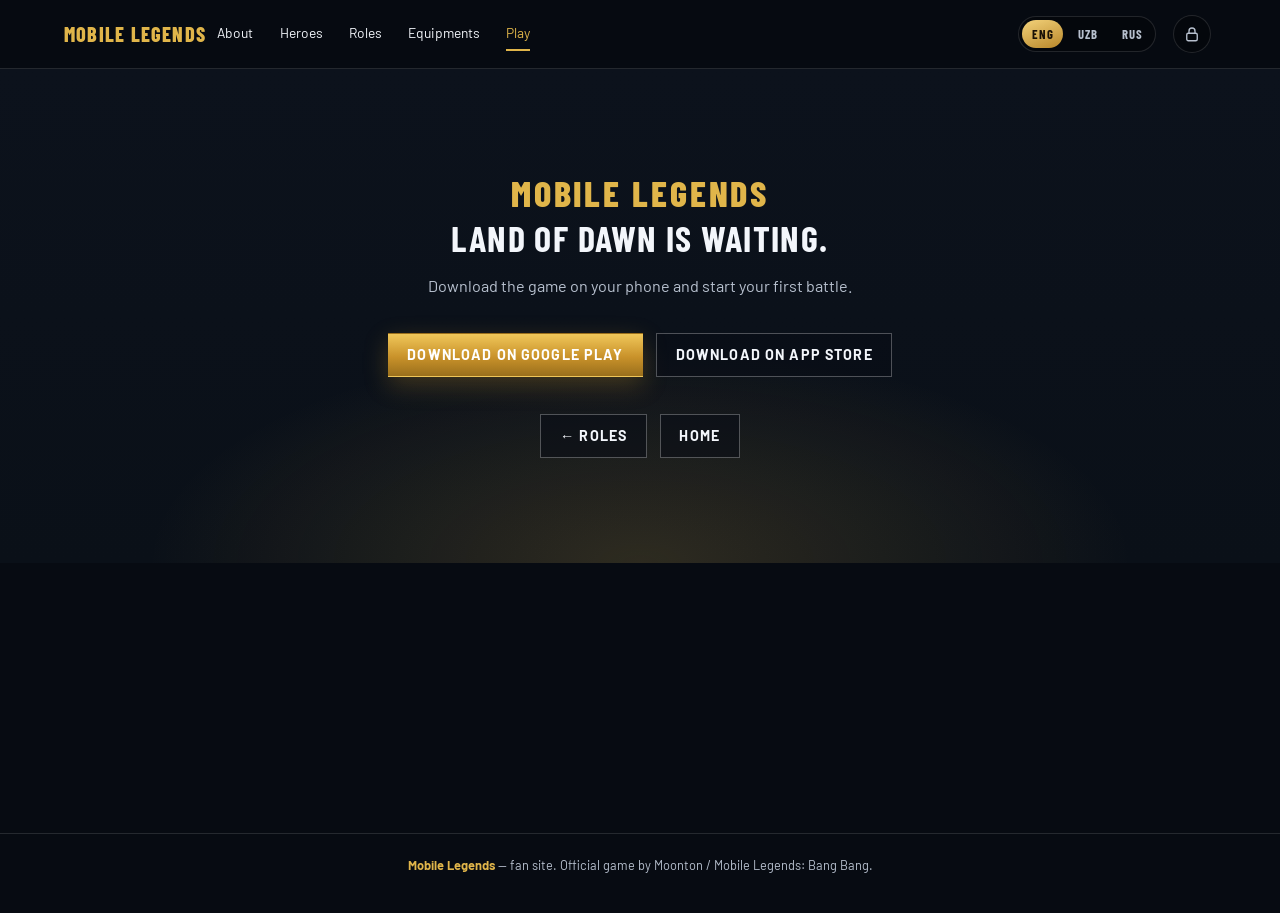
==== commit 2f772bb2: "Hide side emblems on desktop and all pages." ====
--- a/boshlash.html
+++ b/boshlash.html
@@ -7,7 +7,7 @@
   <link rel="preconnect" href="https://fonts.googleapis.com" />
   <link rel="preconnect" href="https://fonts.gstatic.com" crossorigin />
   <link href="https://fonts.googleapis.com/css2?family=Barlow+Condensed:wght@600;700;800&family=Barlow:wght@300;400;500;600;700&display=swap" rel="stylesheet" />
-  <link rel="stylesheet" href="styles.css?v=type1" />
+  <link rel="stylesheet" href="styles.css?v=norail2" />
 </head>
 <body>
   <header class="site-header solid">
@@ -45,7 +45,7 @@
   <footer class="site-footer">
     <p><span>Mobile Legends</span> — fan site. Official game by Moonton / Mobile Legends: Bang Bang.</p>
   </footer>
-  <script src="script.js"></script>
-  <script src="i18n.js?v=rail1"></script>
+  <script src="script.js?v=norail2"></script>
+  <script src="i18n.js?v=norail2"></script>
 </body>
 </html>
--- a/styles.css
+++ b/styles.css
@@ -36,6 +36,10 @@
   font-size: 0.95rem;
 }
 
+.side-rail {
+  display: none !important;
+}
+
 a {
   color: inherit;
   text-decoration: none;
@@ -192,69 +196,6 @@
   flex-wrap: wrap;
   gap: 0.85rem;
   margin-top: 2.5rem;
-}
-
-.side-rail {
-  position: fixed;
-  right: 1.1rem;
-  top: 50%;
-  transform: translateY(-50%);
-  z-index: 36;
-  display: flex;
-  flex-direction: column;
-  gap: 0.7rem;
-  padding: 0.55rem 0.45rem;
-  border: 1px solid rgba(224, 181, 74, 0.28);
-  border-radius: 999px;
-  background: rgba(7, 11, 18, 0.72);
-  backdrop-filter: blur(8px);
-}
-
-.side-rail a {
-  width: 48px;
-  height: 48px;
-  display: grid;
-  place-items: center;
-  border-radius: 50%;
-  border: 2px solid rgba(224, 181, 74, 0.4);
-  background:
-    radial-gradient(circle at 35% 30%, rgba(255, 241, 184, 0.18), transparent 50%),
-    rgba(10, 14, 22, 0.95);
-  color: var(--gold);
-  transition: transform 0.15s ease, border-color 0.15s ease, box-shadow 0.15s ease;
-}
-
-.side-rail a:hover,
-.side-rail a.is-active {
-  transform: scale(1.08);
-  border-color: var(--gold-2);
-  box-shadow: 0 0 16px rgba(224, 181, 74, 0.35);
-  color: var(--gold-2);
-}
-
-.side-rail svg {
-  display: block;
-}
-
-.page {
-  padding-right: 5.5rem;
-}
-
-@media (max-width: 720px) {
-  .side-rail {
-    right: 0.45rem;
-    gap: 0.5rem;
-    padding: 0.4rem 0.32rem;
-  }
-
-  .side-rail a {
-    width: 42px;
-    height: 42px;
-  }
-
-  .page {
-    padding-right: 4.2rem;
-  }
 }
 
 @media (max-width: 720px) {
@@ -837,6 +778,10 @@
     order: -1;
   }
 
+  .page-home .stage-right {
+    min-height: 34vh;
+  }
+
   .stage-right::before {
     background: linear-gradient(180deg, transparent 40%, #060a11 100%);
   }
@@ -844,6 +789,10 @@
   .copy {
     max-width: 100%;
     padding-bottom: 3rem;
+  }
+
+  .page-home .copy {
+    padding-bottom: 1.1rem;
   }
 
   .traits,
@@ -884,6 +833,380 @@
 
   .btn {
     width: 100%;
+  }
+}
+
+.home-mobile-extras {
+  display: none;
+}
+
+@media (max-width: 720px) {
+  .page-home .stage {
+    display: grid;
+    grid-template-columns: 1fr;
+    grid-template-rows: minmax(62vh, 72vh);
+    height: auto;
+    min-height: 0;
+    max-height: none;
+    overflow: visible;
+    padding-top: 3.5rem;
+  }
+
+  .page-home .stage-right {
+    grid-area: 1 / 1;
+    order: 0;
+    min-height: 62vh;
+    height: 100%;
+  }
+
+  .page-home .stage-right::before {
+    background: linear-gradient(
+      180deg,
+      rgba(6, 10, 17, 0.15) 0%,
+      transparent 28%,
+      rgba(6, 10, 17, 0.35) 58%,
+      #060a11 100%
+    );
+  }
+
+  .page-home .stage-left {
+    grid-area: 1 / 1;
+    z-index: 4;
+    align-items: flex-end;
+    background: transparent;
+  }
+
+  .page-home .poster {
+    animation: none;
+    transform: none;
+    object-position: center 18%;
+  }
+
+  .page-home .copy {
+    width: 100%;
+    max-width: none;
+    margin: 0;
+    padding: 4.5rem 1.15rem 1rem;
+    text-align: center;
+  }
+
+  .page-home .eyebrow {
+    font-size: 0.62rem;
+    letter-spacing: 0.2em;
+    margin-bottom: 0.35rem;
+    color: var(--gold);
+  }
+
+  .page-home .title {
+    font-size: clamp(1.7rem, 8.4vw, 2.15rem);
+    line-height: 0.9;
+  }
+
+  .page-home .title-gold,
+  .page-home .title-silver {
+    display: inline;
+    margin-right: 0.18em;
+  }
+
+  .page-home .bang {
+    justify-content: center;
+    font-size: 0.62rem;
+    margin-top: 0.28rem;
+    gap: 0.5rem;
+    color: var(--gold);
+  }
+
+  .page-home .bang span {
+    width: 32px;
+  }
+
+  .page-home .lead {
+    margin: 0.55rem auto 0;
+    max-width: 34rem;
+    font-size: 0.74rem;
+    line-height: 1.4;
+    color: rgba(243, 246, 251, 0.88);
+  }
+
+  .page-home .actions {
+    flex-direction: row;
+    flex-wrap: nowrap;
+    justify-content: center;
+    align-items: stretch;
+    margin-top: 0.75rem;
+    gap: 0.45rem;
+  }
+
+  .page-home .btn,
+  .page-home .actions .btn {
+    width: auto;
+    flex: 1;
+    min-height: 40px;
+    padding: 0.45rem 0.55rem;
+    font-size: 0.68rem;
+    border-radius: 8px;
+  }
+
+  .page-home .btn-play span {
+    font-size: 0.78rem;
+  }
+
+  .page-home .btn-store {
+    border-color: rgba(224, 181, 74, 0.7);
+    background: rgba(8, 12, 20, 0.45);
+  }
+
+  .page-home .logo {
+    font-size: 1.05rem;
+  }
+
+  .page-home .fx-embers {
+    display: none;
+  }
+
+  .home-mobile-extras {
+    display: block;
+    padding: 0 1rem 1.6rem;
+    background: #060a11;
+  }
+
+  .home-features {
+    display: grid;
+    grid-template-columns: repeat(4, minmax(0, 1fr));
+    gap: 0;
+    padding: 0.7rem 0.35rem;
+    border: 1px solid rgba(255, 255, 255, 0.1);
+    border-radius: 14px;
+    background: rgba(12, 16, 24, 0.92);
+  }
+
+  .home-features article {
+    display: flex;
+    flex-direction: column;
+    align-items: center;
+    text-align: center;
+    gap: 0.18rem;
+    padding: 0.2rem 0.25rem;
+    border-right: 1px solid rgba(255, 255, 255, 0.08);
+  }
+
+  .home-features article:last-child {
+    border-right: none;
+  }
+
+  .home-feat-ico {
+    color: var(--gold);
+    display: grid;
+    place-items: center;
+    margin-bottom: 0.1rem;
+  }
+
+  .home-features strong {
+    font-family: var(--font-display);
+    font-size: 0.62rem;
+    font-weight: 700;
+    letter-spacing: 0.04em;
+    text-transform: uppercase;
+    line-height: 1.15;
+  }
+
+  .home-features span:not(.home-feat-ico) {
+    font-size: 0.52rem;
+    line-height: 1.25;
+    color: var(--muted);
+  }
+
+}
+
+.home-path {
+  padding: 2.4rem var(--pad) 2.6rem;
+  scroll-margin-top: 4.6rem;
+  border-top: 1px solid var(--line);
+  background: #060a11;
+  opacity: 0;
+  transform: translateY(32px);
+  transition: opacity 0.55s ease, transform 0.55s ease;
+}
+
+.home-path.is-open,
+.home-path:target {
+  opacity: 1;
+  transform: none;
+}
+
+@media (prefers-reduced-motion: reduce) {
+  .home-path {
+    opacity: 1;
+    transform: none;
+    transition: none;
+  }
+}
+
+.home-path .section-eyebrow {
+  margin-bottom: 0.45rem;
+}
+
+.home-path h2 {
+  font-family: var(--font-display);
+  font-size: clamp(1.55rem, 4vw, 2.3rem);
+  letter-spacing: 0.04em;
+  text-transform: uppercase;
+  line-height: 1;
+  max-width: 18ch;
+  margin-bottom: 0.7rem;
+}
+
+.home-path .section-lead {
+  margin: 0 0 1.15rem;
+  max-width: 40rem;
+}
+
+.home-path-facts {
+  margin: 0 0 1.15rem;
+}
+
+.home-path .btn {
+  margin-top: 0.35rem;
+}
+
+.home-explore-head {
+  display: flex;
+  align-items: baseline;
+  justify-content: space-between;
+  gap: 0.75rem;
+  margin-bottom: 0.55rem;
+}
+
+.home-explore-head h2 {
+  margin-bottom: 0;
+  color: var(--gold);
+  font-size: clamp(1.35rem, 3.5vw, 1.9rem);
+  max-width: none;
+}
+
+.home-explore-head a {
+  font-size: 0.72rem;
+  font-weight: 600;
+  letter-spacing: 0.06em;
+  text-transform: uppercase;
+  color: var(--gold);
+  white-space: nowrap;
+}
+
+.home-hero-rail {
+  display: flex;
+  gap: 0.7rem;
+  overflow-x: auto;
+  scroll-snap-type: x mandatory;
+  scrollbar-width: none;
+  padding-bottom: 0.2rem;
+}
+
+.home-hero-rail::-webkit-scrollbar {
+  display: none;
+}
+
+.home-hero-card {
+  position: relative;
+  flex: 0 0 42%;
+  max-width: 220px;
+  scroll-snap-align: start;
+  overflow: hidden;
+  border-radius: 12px;
+  background: #0a1018;
+}
+
+.home-hero-card img {
+  width: 100%;
+  aspect-ratio: 3 / 4;
+  object-fit: cover;
+  object-position: top center;
+}
+
+.home-hero-card span {
+  position: absolute;
+  left: 50%;
+  bottom: 0.45rem;
+  transform: translateX(-50%);
+  display: inline-flex;
+  align-items: center;
+  justify-content: center;
+  min-width: 72%;
+  padding: 0.28rem 0.55rem;
+  border-radius: 999px;
+  background: rgba(8, 10, 16, 0.78);
+  font-family: var(--font-display);
+  font-size: 0.62rem;
+  font-weight: 700;
+  letter-spacing: 0.1em;
+  text-transform: uppercase;
+}
+
+.home-hero-dots {
+  display: flex;
+  justify-content: center;
+  gap: 0.35rem;
+  margin-top: 0.7rem;
+}
+
+.home-hero-dots span {
+  width: 6px;
+  height: 6px;
+  border-radius: 50%;
+  background: rgba(255, 255, 255, 0.22);
+}
+
+.home-hero-dots span.is-on {
+  background: var(--gold);
+}
+
+.home-lane-grid {
+  display: grid;
+  grid-template-columns: 1fr;
+  gap: 0.55rem;
+  margin-bottom: 1rem;
+}
+
+.home-lane-grid a {
+  display: block;
+  padding: 0.85rem 0.95rem;
+  border: 1px solid var(--line);
+  border-radius: 12px;
+  background: rgba(255, 255, 255, 0.03);
+}
+
+.home-lane-grid strong {
+  display: block;
+  font-family: var(--font-display);
+  font-size: 1rem;
+  letter-spacing: 0.06em;
+  text-transform: uppercase;
+  color: var(--gold);
+  margin-bottom: 0.2rem;
+}
+
+.home-lane-grid span {
+  color: var(--muted);
+  font-size: 0.82rem;
+  line-height: 1.35;
+}
+
+.home-path-play .cta-actions {
+  margin-top: 0.35rem;
+}
+
+@media (min-width: 721px) {
+  .home-hero-card {
+    flex-basis: 180px;
+  }
+
+  .home-lane-grid {
+    grid-template-columns: repeat(2, minmax(0, 1fr));
+  }
+
+  .home-path {
+    padding-left: var(--pad);
+    padding-right: var(--pad);
   }
 }
 
@@ -2379,6 +2702,11 @@
   flex-wrap: wrap;
   gap: 0.5rem;
   margin: 1.5rem 0 1.25rem;
+  position: sticky;
+  top: 4.4rem;
+  z-index: 8;
+  padding: 0.55rem 0;
+  background: linear-gradient(180deg, var(--bg) 70%, transparent);
 }
 
 .item-filters button {
@@ -2405,6 +2733,40 @@
   color: #0b0f16;
   background: var(--gold);
   border-color: var(--gold);
+}
+
+.items-board {
+  display: grid;
+  gap: 2.25rem;
+}
+
+.item-section {
+  scroll-margin-top: 7.5rem;
+}
+
+.item-section-head {
+  display: flex;
+  align-items: baseline;
+  justify-content: space-between;
+  gap: 0.75rem;
+  margin-bottom: 0.85rem;
+  padding-bottom: 0.55rem;
+  border-bottom: 1px solid var(--line);
+}
+
+.item-section-head h2 {
+  font-family: var(--font-display);
+  font-size: clamp(1.35rem, 3vw, 1.85rem);
+  letter-spacing: 0.06em;
+  text-transform: uppercase;
+  max-width: none;
+}
+
+.item-section-count {
+  margin: 0;
+  color: var(--muted);
+  font-size: 0.82rem;
+  font-weight: 600;
 }
 
 .items-grid {
